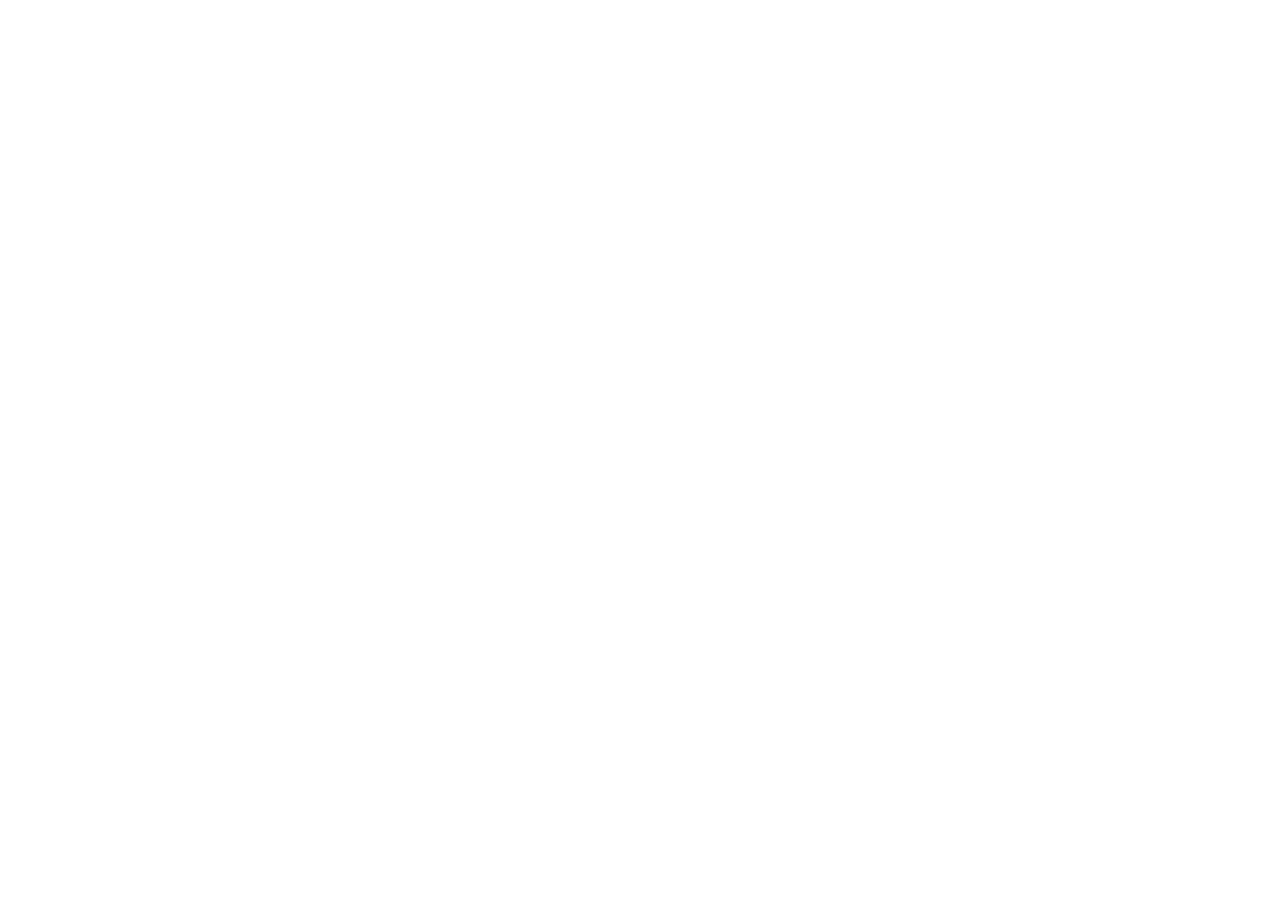
==== biz/index.html @ 87c4ef39 "添加业务组件库" ====
<!doctype html><html lang=""><head><meta charset="utf-8"/><meta http-equiv="X-UA-Compatible" content="IE=edge"/><meta name="keywords" content="vue2,ant-design-vue,aj-antd-comonents,业务组件库，动态表单"/><meta name="description" content="一套基于vue2+ant-design-vue 的企业级后台管理系统组件库"/><meta name="viewport" content="width=device-width,initial-scale=1"/><link rel="icon" href="/biz/favicon.ico"/><title>aj-antd-comonents</title><script defer="defer" src="/biz/js/chunk-vendors.84f719d7.js"></script><script defer="defer" src="/biz/js/app.cdeb8c53.js"></script><link href="/biz/css/chunk-vendors.3fedf769.css" rel="stylesheet"><link href="/biz/css/app.82e23784.css" rel="stylesheet"></head><body><noscript><strong>We're sorry but aj-antd-components-test doesn't work properly without JavaScript enabled. Please enable it to continue.</strong></noscript><div id="app"></div></body></html>
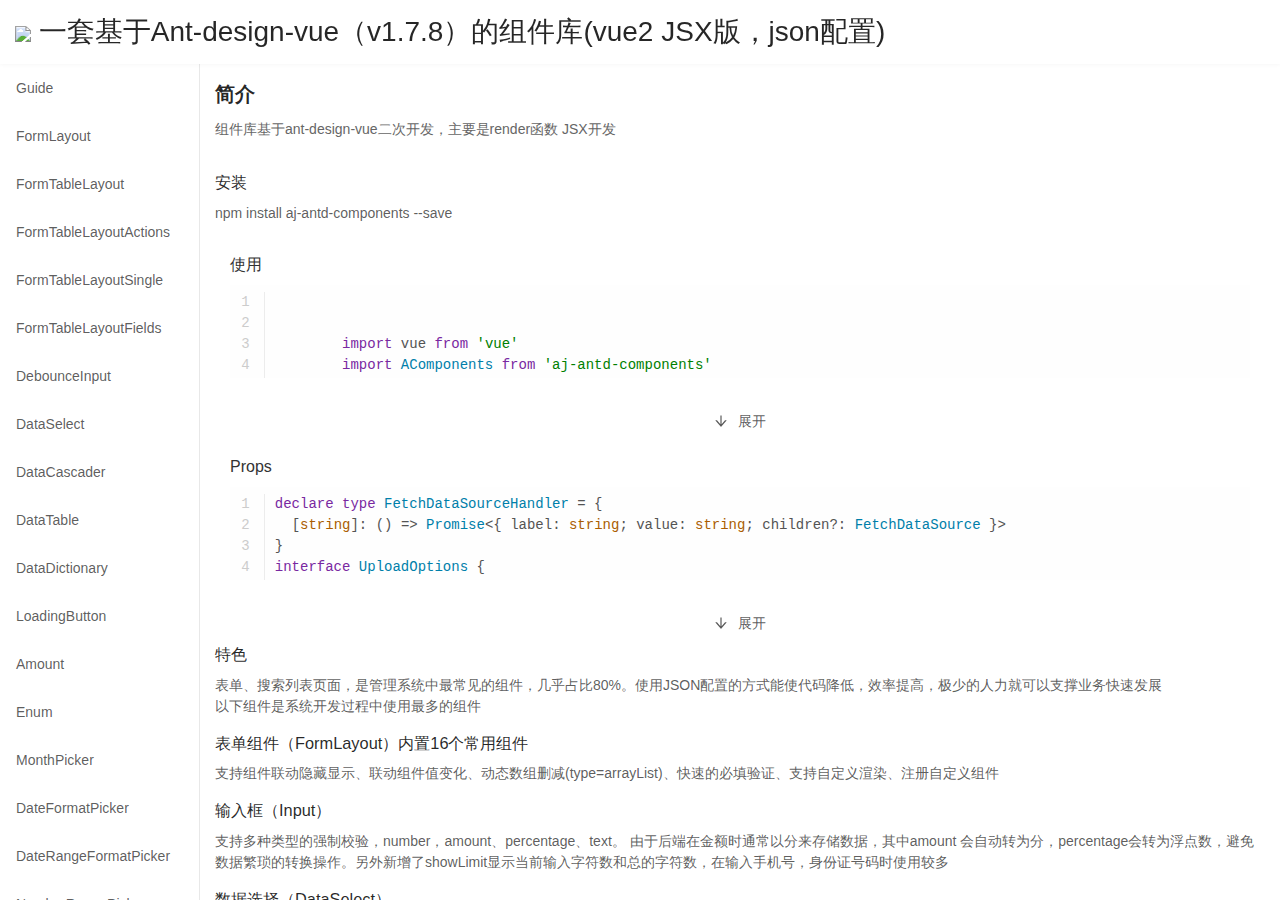
==== commit 4f075e74: "修改组件库" ====
--- a/biz/index.html
+++ b/biz/index.html
@@ -1 +1 @@
-<!doctype html><html lang=""><head><meta charset="utf-8"/><meta http-equiv="X-UA-Compatible" content="IE=edge"/><meta name="keywords" content="vue2,ant-design-vue,aj-antd-comonents,业务组件库，动态表单"/><meta name="description" content="一套基于vue2+ant-design-vue 的企业级后台管理系统组件库"/><meta name="viewport" content="width=device-width,initial-scale=1"/><link rel="icon" href="/biz/favicon.ico"/><title>aj-antd-comonents</title><script defer="defer" src="/biz/js/chunk-vendors.84f719d7.js"></script><script defer="defer" src="/biz/js/app.cdeb8c53.js"></script><link href="/biz/css/chunk-vendors.3fedf769.css" rel="stylesheet"><link href="/biz/css/app.82e23784.css" rel="stylesheet"></head><body><noscript><strong>We're sorry but aj-antd-components-test doesn't work properly without JavaScript enabled. Please enable it to continue.</strong></noscript><div id="app"></div></body></html>+<!doctype html><html lang=""><head><meta charset="utf-8"/><meta http-equiv="X-UA-Compatible" content="IE=edge"/><meta name="keywords" content="vue2,ant-design-vue,aj-antd-comonents,业务组件库，动态表单"/><meta name="description" content="一套基于vue2+ant-design-vue 的企业级后台管理系统组件库"/><meta name="viewport" content="width=device-width,initial-scale=1"/><link rel="icon" href="/biz/favicon.ico"/><title>aj-antd-comonents</title><script defer="defer" src="/biz/js/chunk-vendors.84f719d7.js"></script><script defer="defer" src="/biz/js/app.0d99dbbc.js"></script><link href="/biz/css/chunk-vendors.3fedf769.css" rel="stylesheet"><link href="/biz/css/app.82e23784.css" rel="stylesheet"></head><body><noscript><strong>We're sorry but aj-antd-components-test doesn't work properly without JavaScript enabled. Please enable it to continue.</strong></noscript><div id="app"></div></body></html>